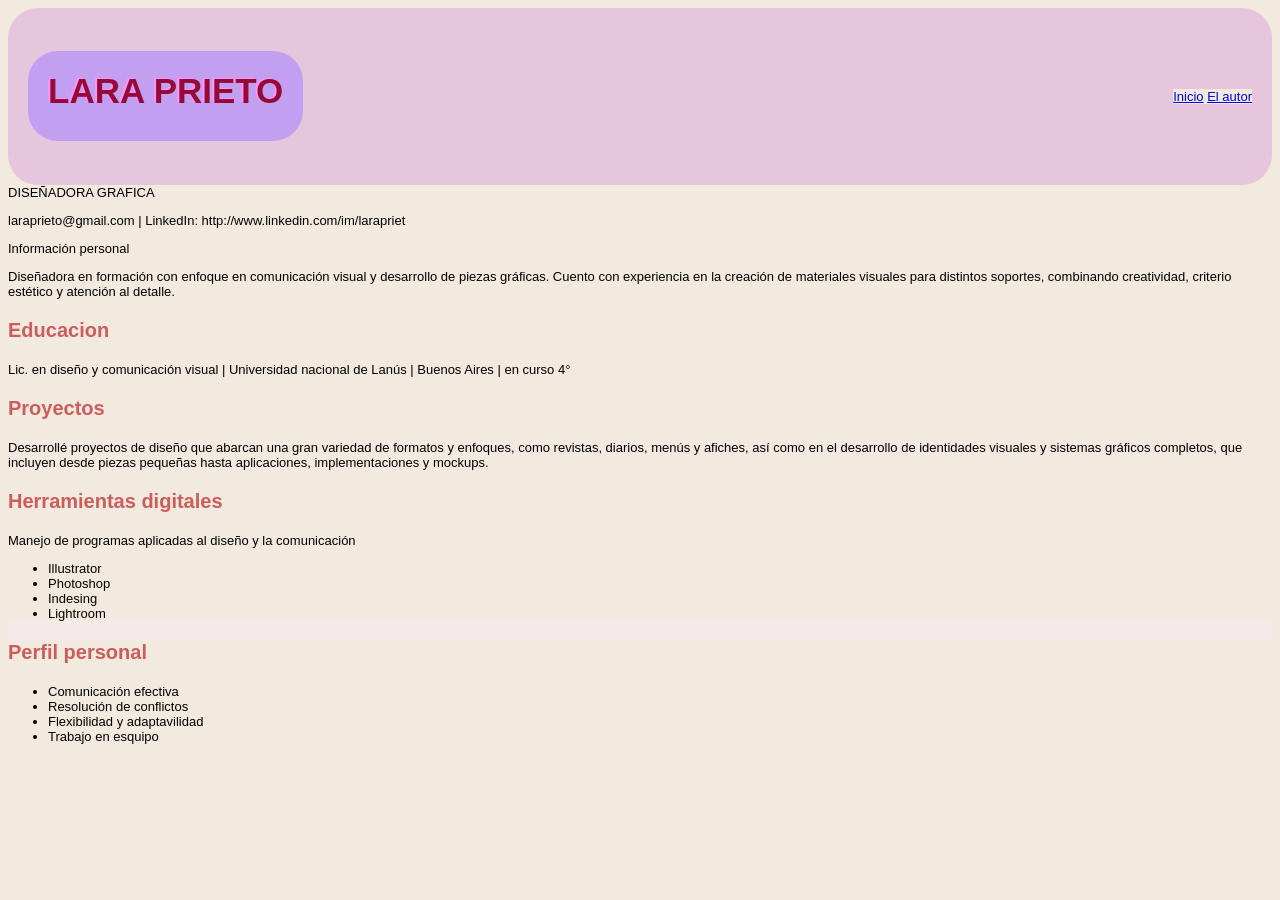
==== index.html @ 4e71ca3a "Add files via upload" ====
<!DOCTYPE html>
    <head> 
        <meta charset="utf-8"/>
        <title>CV Prieto Lara</title>
        <link rel="stylesheet" href="estilo.css">
    </head>
    <body>

        <main>
            <header 
            <img src="img/lara.jpeg" alt="lara" width="25px" height="25px"/>
                     <h1>LARA PRIETO</h1>
                    <nav>
                        <a href="#">Inicio</a>
                        <a href="#">El autor</a>
                    </nav>
            </header>
            <section
                     <p>DISEÑADORA GRAFICA</p>
                     <p>laraprieto@gmail.com | LinkedIn: http://www.linkedin.com/im/larapriet
                     </p>
                    </section>

            <section1
                <h3>Información personal</h3>
                <p>Diseñadora en formación con enfoque en comunicación visual y desarrollo de piezas
                   gráficas. Cuento con experiencia en la creación de materiales visuales para distintos
                   soportes, combinando creatividad, criterio estético y atención al detalle.
            </section>
            <section>
                <h3>Educacion</h3>
                <p>Lic. en diseño y comunicación visual | Universidad nacional de Lanús | Buenos Aires | en curso 4°</p>
            </section>
            <section>
                <h3>Proyectos</h3>
                <p>Desarrollé proyectos de diseño que abarcan una gran variedad de formatos y enfoques,
                   como revistas, diarios, menús y afiches, así como en el desarrollo de identidades visuales
                    y sistemas gráficos completos, que incluyen desde piezas pequeñas hasta aplicaciones,
                    implementaciones y mockups.
</p>
            </section>
            <h3>Herramientas digitales</h3>
            <p>Manejo de programas aplicadas al diseño y la comunicación</p>
            <ul>
                <li>Illustrator</li>
                <li>Photoshop</li>
                <li>Indesing</li>
                <li>Lightroom</li>
            </ul>
        </main>

        <footer>
           <h3>Perfil personal</h3> 
           <ul>
            <li>Comunicación efectiva</li>
            <li>Resolución de conflictos</li>
            <li>Flexibilidad y adaptavilidad</li>
            <li>Trabajo en esquipo</li>
           </ul>
        </footer>
    </body>
</html>
---- estilo.css ----
/* CSS DOCUMENT */
@charset "UTF-8";

@font-face {
    font-family: "EBGaramond-Regular";
    src: url(fonts/EBGaramond-Regular.ttf) format(truetype);
    font-weight: normal;
    font-size: large;
}

@font-face {
    font-family: "EBGaramond-Bold" format(truetype);
    src: url(fonts/EBGaramond-Bold.ttf);
    font-weight: bold;
    font-size: large;
}

@font-face {
    font-family: "EBGaramond-Italic" format(truetype);
    src: url(fonts/EBGaramond-Italic.ttf);
    font-weight: normal;
    font-size: italic;
}

@font-face {
    font-family: "Coda-ExtraBold" format(truetype);
    src: url(fonts/Coda-ExtraBold.ttf);
    font-weight: bold;
    font-size: large;
}
.flex-conteiner{
    width:100px;
    background-color: darksalmon;
    margin: 0 auto;
    padding: 5px;
    display: flex;
    flex-direction: column;
    justify-conten: space-around;
    aligh-items: baseline;
    flex-wrap: wrap;
    aligh-content: center;
}

.flex-item{
background-color: rgb(157, 209, 207);
margin: 2px;
color: #000;
font-family: "ebgaramond boldr", "sans-serif";
font-weight: bold;
text-align: center;
height: 30px;
width: 50px;
flex-basis: 0;
flex-shrink: 0;
}

.a{
    flex-grow: 1;
    order: 3;
}

.b{
    flex-grow: 1;
    order: 1;
}

.c{
    flex-grow: 1;
    order: 2;
}

elemto.style {
    background-image:url(img/lara.jpeg);
}

* {
    font-family: "ebgaramond regular", sans-serif;
    font-size: 13px;
    text-wrap-style: pretty;
    background-color: rgb(243, 234, 223);
}

body {
    background-color: rgb(243,234,233);
}

header {
    display: flex;
    justify-content: space-between;
    align-items: center;
    flex-wrap: wrap;
    padding: 20px;
    background-color: rgb(230, 198, 220);
    border-color:rgb(241, 187, 234);
    border-radius: 30px;
}

section {
    width: 100vw;
}

/* aplicaiones tipograficas */

h1 {
    font-family: "coda bold" sans-serif;
    color: rgb(148, 11, 57);
    font-size: 35px;
    text-align: center;
    background-color: #c39ff1;
    padding: 20px;
    height: 50px;
    border-radius: 30px;
    text-shadow: -2px -1px 0px rgb(255, 147, 246);
}

h2 {
    font-family: "coda bold" sans-serif;
    color: rgb(87, 59, 59);
    font-size: 20px;
    text-align: center;
    background-color: blanchedalmond;
    padding: 20px;
    height: 50px;
    max-width: 800px;
    border-radius: 30px;
}


h3 {
    font-family: "coda bold" sans-serif;
    color: indianred;
    font-size: 20px;
}

h4 {
    font-family: "ebgaramond regular" sans-serif;
    color: blue;
    font-size: 12px;
    text-align: center;
    text-decoration: underline;
}

#proyectos article {
    display: flex;
    align-content: space-between;
    flex-wrap: nowrap;
    flex-direction: row;
    justify-content: flex-start;
    gap: 10px;
    padding: 10px;
    align-items: flex-start;
}

#proyectos article p {
    max-width: 250px;
    line-height: 18px;
}

.footer-text { 
    color: rgb(93, 129, 175);
    font-size: 18px;
}
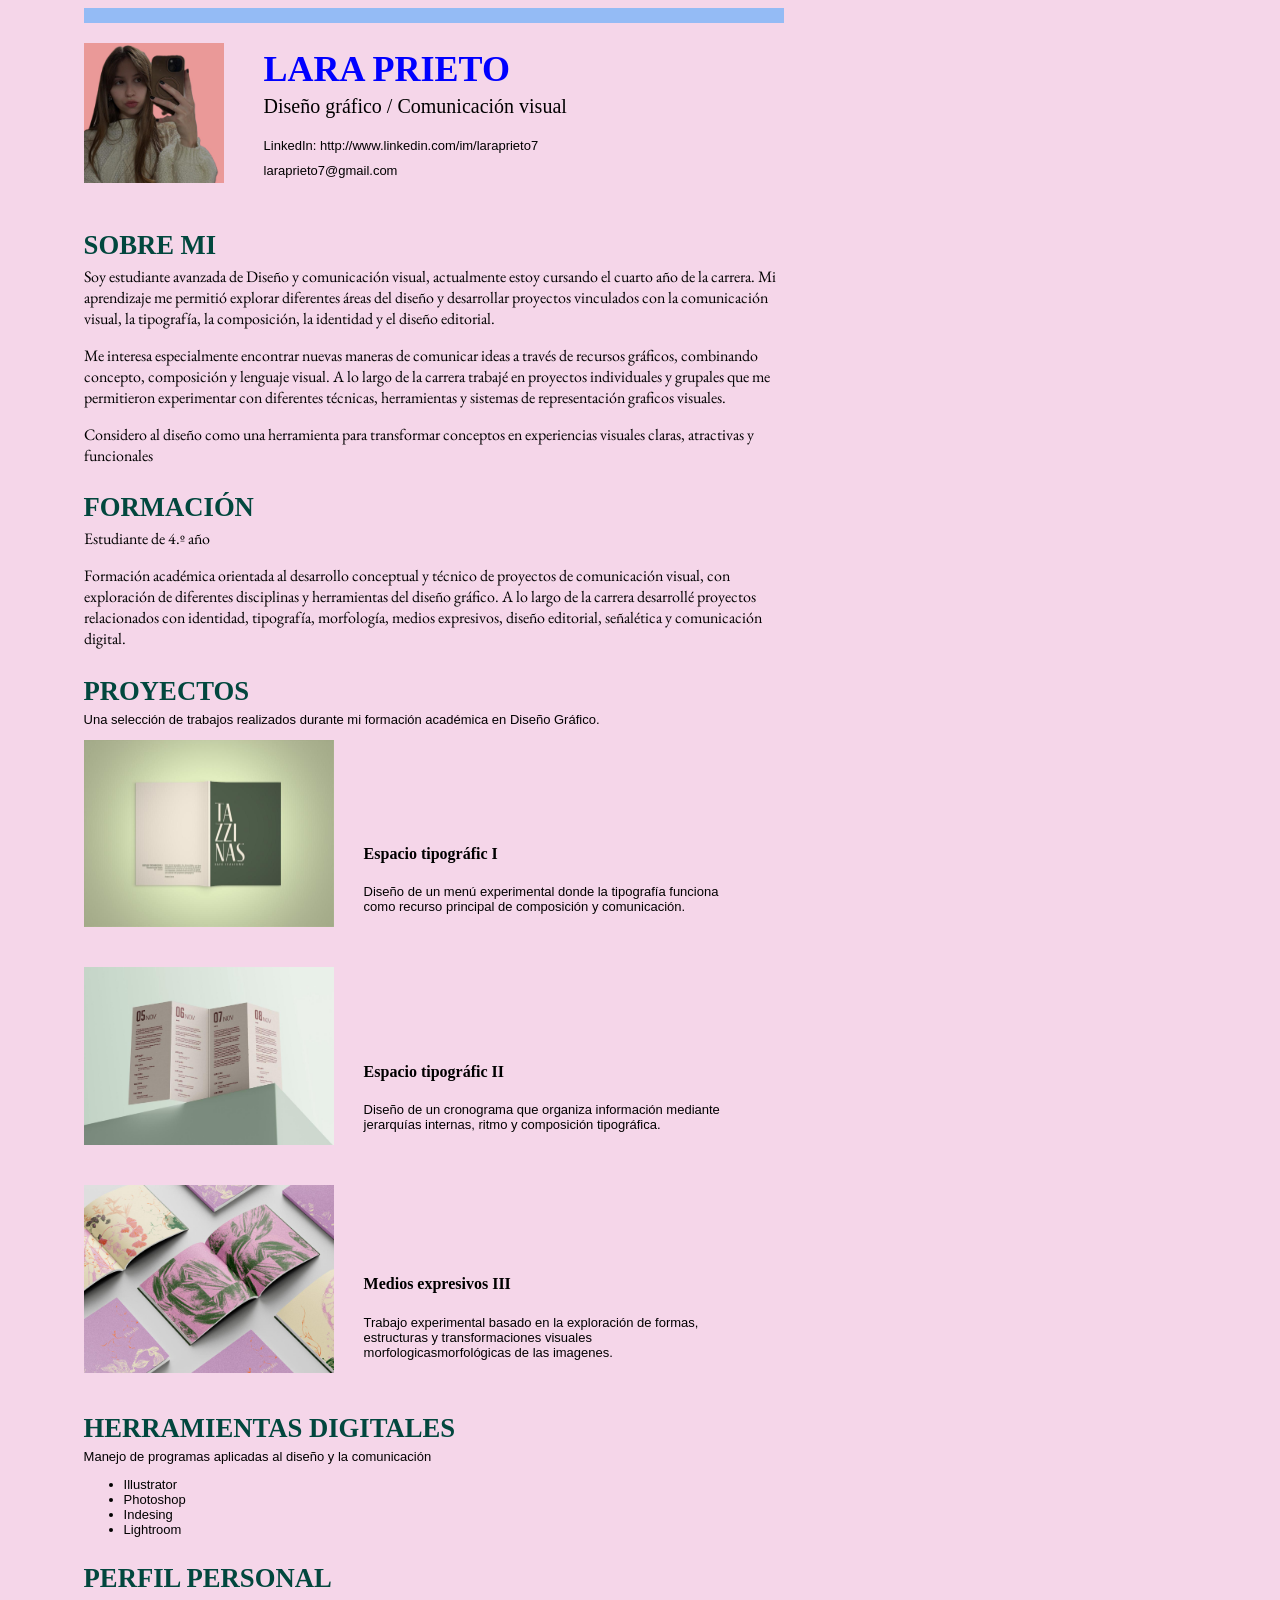
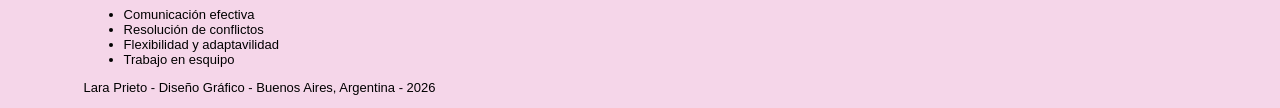
==== commit 54d4723c: "Add files via upload" ====
--- a/index.html
+++ b/index.html
@@ -4,59 +4,111 @@
         <title>CV Prieto Lara</title>
         <link rel="stylesheet" href="estilo.css">
     </head>
+
     <body>
+        <main>
 
-        <main>
-            <header 
-            <img src="img/lara.jpeg" alt="lara" width="25px" height="25px"/>
-                     <h1>LARA PRIETO</h1>
-                    <nav>
-                        <a href="#">Inicio</a>
-                        <a href="#">El autor</a>
-                    </nav>
+            <div class="rectangulo-celeste"></div>
+
+            <header>
+                <img src="img/lara.jpeg" alt="foto de perfil">
+
+                <div class="presentacion">
+            
+
+                  <h1>LARA PRIETO</h1>
+                  <h2>Diseño gráfico / Comunicación visual</h2>
+
+                  <P>LinkedIn: http://www.linkedin.com/im/laraprieto7</P>
+                  <p>laraprieto7@gmail.com</p>
+                 
+                </div>
             </header>
-            <section
-                     <p>DISEÑADORA GRAFICA</p>
-                     <p>laraprieto@gmail.com | LinkedIn: http://www.linkedin.com/im/larapriet
-                     </p>
-                    </section>
+    
+            <section1 class="sobre-mi">
+                <h3>SOBRE MI</h3>
+                <P class="sobre-mi">
+                    Soy estudiante avanzada de Diseño y comunicación visual, actualmente estoy cursando el cuarto año
+                 de la carrera. Mi aprendizaje me permitió explorar diferentes áreas del diseño y desarrollar proyectos vinculados con
+                 la comunicación visual, la tipografía, la composición, la identidad y el diseño editorial.</P>
 
-            <section1
-                <h3>Información personal</h3>
-                <p>Diseñadora en formación con enfoque en comunicación visual y desarrollo de piezas
-                   gráficas. Cuento con experiencia en la creación de materiales visuales para distintos
-                   soportes, combinando creatividad, criterio estético y atención al detalle.
+                <p> Me interesa especialmente encontrar nuevas maneras de comunicar ideas a través de recursos gráficos,
+                 combinando concepto, composición y lenguaje visual. A lo largo de la carrera trabajé en proyectos individuales
+                 y grupales que me permitieron experimentar con diferentes técnicas, herramientas y sistemas de representación
+                 graficos visuales.
+
+                </p>
+                <p>Considero al diseño como una herramienta para transformar conceptos en experiencias visuales claras,
+                 atractivas y funcionales</p>
+            </section1>
+           
+            <section class="formacion" >
+                <h3>FORMACIÓN</h3>
+                <p class="formacion">
+                    Estudiante de 4.º año </p>
+                <p>
+                   Formación académica orientada al desarrollo conceptual y técnico de proyectos de comunicación visual, con exploración de
+                   diferentes disciplinas y herramientas del diseño gráfico.
+                   A lo largo de la carrera desarrollé proyectos relacionados con identidad, tipografía, morfología, medios expresivos, diseño editorial,
+                   señalética y comunicación digital.</p>
             </section>
-            <section>
-                <h3>Educacion</h3>
-                <p>Lic. en diseño y comunicación visual | Universidad nacional de Lanús | Buenos Aires | en curso 4°</p>
+
+
+            <section class="proyectos">
+                <h3>PROYECTOS</h3>
+                <p>Una selección de trabajos realizados durante mi formación académica en Diseño Gráfico.</p>
+
+                <div class="proyecto-item">
+                    <img src="img/tipografia2.jpeg">
+
+                 <div class="proyecto-texto"> 
+                    <h4>Espacio tipográfic I </h4>
+                      </P> Diseño de un menú experimental donde la tipografía funciona como recurso principal de
+                   composición y comunicación.</P>
+                 </div>   
+                </div>
+                
+                <div class="proyecto-item">
+                    <img src="img/tipografia3.jpeg">
+ 
+                  <div class="proyecto-texto">
+                    <h4>Espacio tipográfic II</h4>
+                     <p>Diseño de un cronograma que organiza información mediante jerarquías internas, ritmo y
+                      composición tipográfica.</p> 
+                  </div>    
+                </div>
+                   
+                <div class="proyecto-item">
+                    <img src="img/medios3.jpeg">
+
+                    <div class="proyecto-texto">
+                         <h4>Medios expresivos III</h4>
+                       <p>Trabajo experimental basado en la exploración de formas, estructuras y transformaciones
+                         visuales morfologicasmorfológicas de las imagenes. </p> 
+                    </div>
+                </div>
             </section>
-            <section>
-                <h3>Proyectos</h3>
-                <p>Desarrollé proyectos de diseño que abarcan una gran variedad de formatos y enfoques,
-                   como revistas, diarios, menús y afiches, así como en el desarrollo de identidades visuales
-                    y sistemas gráficos completos, que incluyen desde piezas pequeñas hasta aplicaciones,
-                    implementaciones y mockups.
-</p>
-            </section>
-            <h3>Herramientas digitales</h3>
+
+
+            <h3>HERRAMIENTAS DIGITALES</h3>
             <p>Manejo de programas aplicadas al diseño y la comunicación</p>
             <ul>
-                <li>Illustrator</li>
-                <li>Photoshop</li>
-                <li>Indesing</li>
+                <li> Illustrator</li>
+                <li> Photoshop</li>
+                <li> Indesing</li>
                 <li>Lightroom</li>
             </ul>
         </main>
 
         <footer>
-           <h3>Perfil personal</h3> 
+           <h3>PERFIL PERSONAL</h3> 
            <ul>
-            <li>Comunicación efectiva</li>
-            <li>Resolución de conflictos</li>
-            <li>Flexibilidad y adaptavilidad</li>
-            <li>Trabajo en esquipo</li>
+            <li> Comunicación efectiva</li>
+            <li> Resolución de conflictos</li>
+            <li> Flexibilidad y adaptavilidad</li>
+            <li> Trabajo en esquipo</li>
            </ul>
+           <P>Lara Prieto - Diseño Gráfico - Buenos Aires, Argentina - 2026</P>
         </footer>
     </body>
 </html>
--- a/estilo.css
+++ b/estilo.css
@@ -25,48 +25,8 @@
 @font-face {
     font-family: "Coda-ExtraBold" format(truetype);
     src: url(fonts/Coda-ExtraBold.ttf);
-    font-weight: bold;
-    font-size: large;
-}
-.flex-conteiner{
-    width:100px;
-    background-color: darksalmon;
-    margin: 0 auto;
-    padding: 5px;
-    display: flex;
-    flex-direction: column;
-    justify-conten: space-around;
-    aligh-items: baseline;
-    flex-wrap: wrap;
-    aligh-content: center;
-}
-
-.flex-item{
-background-color: rgb(157, 209, 207);
-margin: 2px;
-color: #000;
-font-family: "ebgaramond boldr", "sans-serif";
-font-weight: bold;
-text-align: center;
-height: 30px;
-width: 50px;
-flex-basis: 0;
-flex-shrink: 0;
-}
-
-.a{
-    flex-grow: 1;
-    order: 3;
-}
-
-.b{
-    flex-grow: 1;
-    order: 1;
-}
-
-.c{
-    flex-grow: 1;
-    order: 2;
+    font-weight: ExtraBold;
+    font-size: 20pt;
 }
 
 elemto.style {
@@ -77,22 +37,32 @@
     font-family: "ebgaramond regular", sans-serif;
     font-size: 13px;
     text-wrap-style: pretty;
-    background-color: rgb(243, 234, 223);
 }
 
+main {
+    margin-left: 2cm;
+}
+
+footer {
+    margin-left: 2cm;
+}
+
+html,
 body {
-    background-color: rgb(243,234,233);
+    background-color: rgb(245, 214, 233);
 }
+
 
 header {
     display: flex;
-    justify-content: space-between;
-    align-items: center;
-    flex-wrap: wrap;
-    padding: 20px;
-    background-color: rgb(230, 198, 220);
-    border-color:rgb(241, 187, 234);
-    border-radius: 30px;
+    align-items: flex-end;
+    flex-wrap: nowrap;
+    padding: 20px 0;
+}
+
+header img {
+    width: 140px;
+    height: auto;
 }
 
 section {
@@ -102,43 +72,92 @@
 /* aplicaiones tipograficas */
 
 h1 {
-    font-family: "coda bold" sans-serif;
-    color: rgb(148, 11, 57);
-    font-size: 35px;
-    text-align: center;
-    background-color: #c39ff1;
-    padding: 20px;
-    height: 50px;
-    border-radius: 30px;
-    text-shadow: -2px -1px 0px rgb(255, 147, 246);
+    font-family: "Coda-ExtraBold";
+    color: blue; 
+    font-size: 36px;
+    margin: 0;
 }
 
 h2 {
-    font-family: "coda bold" sans-serif;
-    color: rgb(87, 59, 59);
+    font-family: "Coda-ExtraBold";
     font-size: 20px;
+    font-weight: normal;
+    margin: 5px 0 15px 0;
+}
+
+h3 {
+    font-family: Coda-ExtraBold;
+    font-size: 20pt;
+    margin-bottom: 5px;
+    color:rgb(2, 71, 62)
+}
+h3 + p {
+    margin-top: 0;
+}
+
+h4 {
+    font-family: "EBGaramond-Bold";
+    font-size: 12pt;
     text-align: center;
-    background-color: blanchedalmond;
-    padding: 20px;
-    height: 50px;
-    max-width: 800px;
-    border-radius: 30px;
+    text-decoration: underline;
+}
+
+.rectangulo-celeste {
+    width: 700px;
+    height: 15px;
+    background-color: rgb(148, 187, 245);
+} 
+
+.presentacion  {
+margin-left: 40px;
+display: flex;
+flex-direction: column;
+}
+
+.presentacion p {
+    margin: 5px 0;
+}
+
+.sobre-mi p {
+    font-family: "EBGaramond-Regular";
+    font-size: 12pt;
+    Width: 700px;
+    line-height: 1,4;
+}
+
+.formacion p {
+    font-family: "EBGaramond-Regular";
+    font-size: 12pt;
+    width: 700px;
+    line-height: 1,4;
 }
 
 
-h3 {
-    font-family: "coda bold" sans-serif;
-    color: indianred;
-    font-size: 20px;
+.proyecto-item {
+    display: flex;
+    align-items: flex-end;
+    margin-bottom: 40px;
+
+}
+.proyecto-item img {
+    width: 250px;
+    height: auto;
 }
 
-h4 {
-    font-family: "ebgaramond regular" sans-serif;
-    color: blue;
-    font-size: 12px;
-    text-align: center;
-    text-decoration: underline;
+.proyecto-texto {
+    margin-left: 30px;
+    width: 370px;
 }
+
+.proyecto-texto h4 {
+    margin-top: 0;
+    text-decoration: none;
+    text-align: left;
+}
+
+
+/* estilo de parrafo*/
+
 
 #proyectos article {
     display: flex;
@@ -159,4 +178,4 @@
 .footer-text { 
     color: rgb(93, 129, 175);
     font-size: 18px;
-}+}
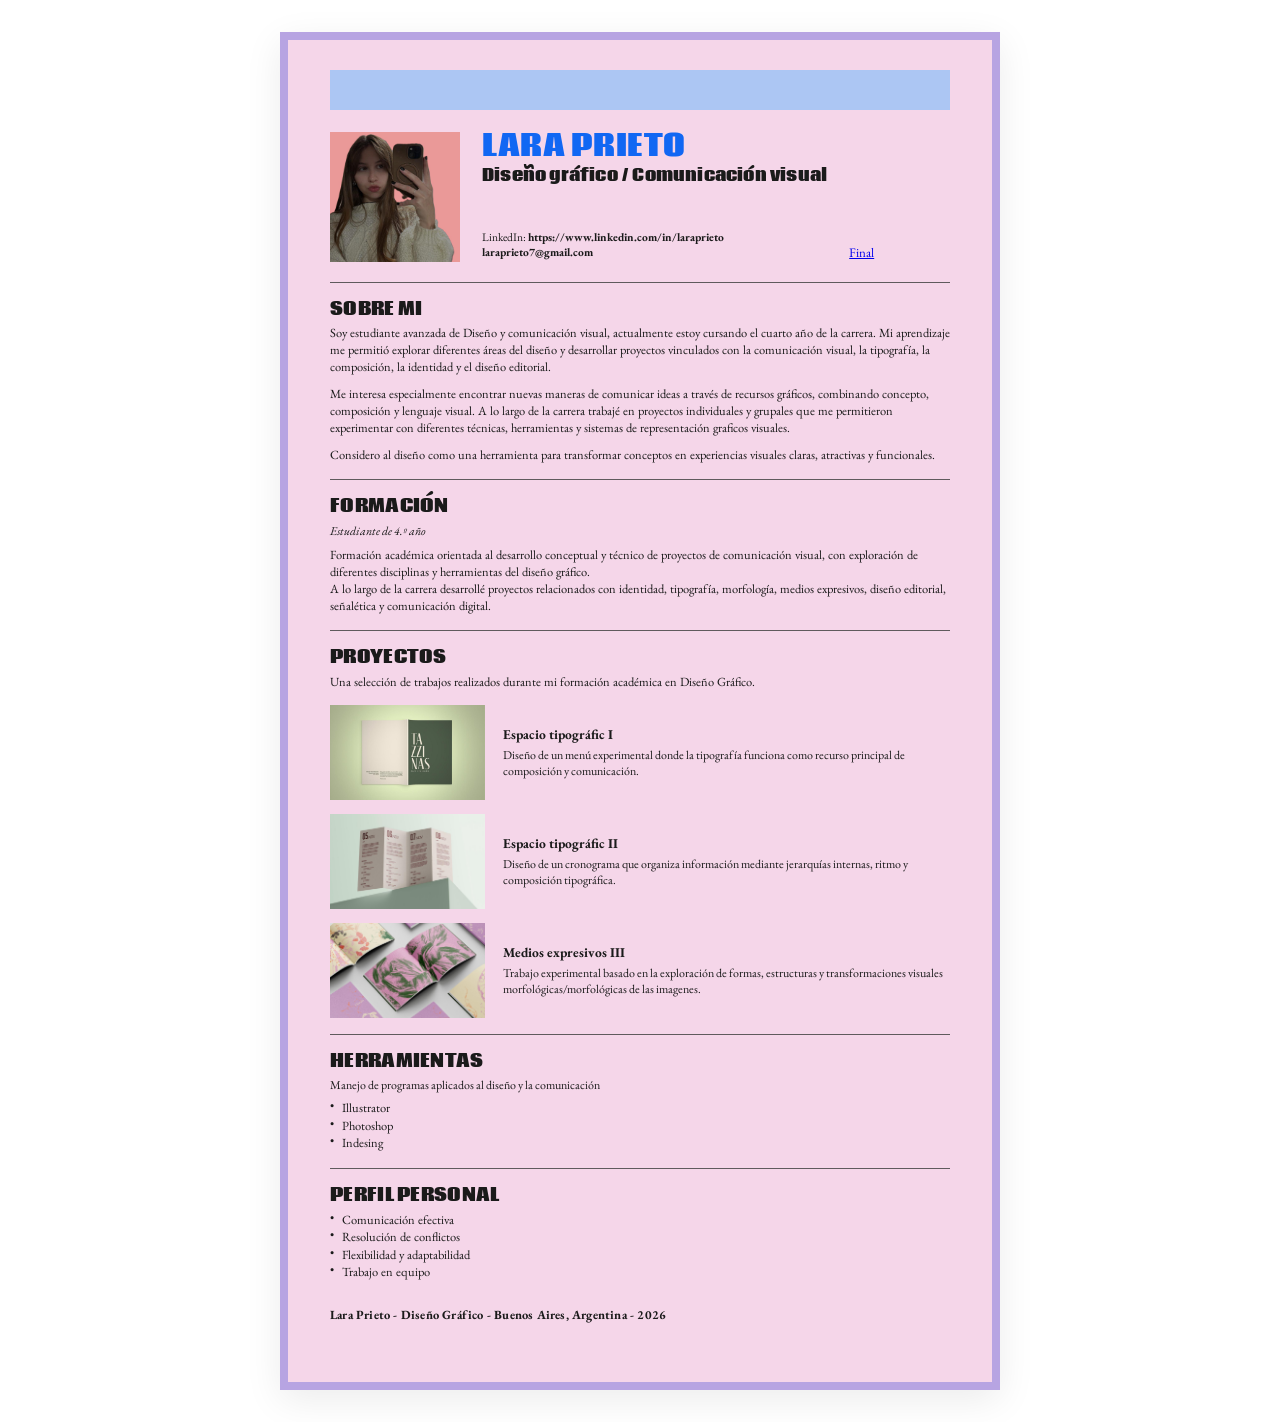
==== commit 33de3c3d: "Add files via upload" ====
--- a/index.html
+++ b/index.html
@@ -1,114 +1,135 @@
 <!DOCTYPE html>
-    <head> 
-        <meta charset="utf-8"/>
-        <title>CV Prieto Lara</title>
-        <link rel="stylesheet" href="estilo.css">
-    </head>
+<html lang="es">
+<head>
+    <meta charset="UTF-8">
+    <meta name="viewport" content="width=device-width, initial-scale=1.0">
+    <title>CV Prieto Lara</title>
+    <!-- Vinculación a la hoja de estilos externa -->
+    <link rel="stylesheet" href="estilo.css">
+    <link rel="icon" type="image/gif" href="img/favicon.gif">
+</head>
+<body>
+    <!-- Contenedor principal del Curriculum Vitae -->
+    <div class="cv-contenedor">
 
-    <body>
+        <!-- Barra decorativa superior -->
+        <div class="rectangulo-celeste"></div>
+
+        <!-- Encabezado principal: Datos personales y presentación -->
+        <header>
+            <img src="img/lara.jpeg" alt="Fotografía de perfil de Lara Prieto" class="foto-perfil" width="130" height="130">
+
+            <div class="presentacion">
+                <div class="titulos-presentacion">
+                    <h1 id="inicio">LARA PRIETO</h1>
+                    <h2>Diseño gráfico / Comunicación visual</h2>
+                </div>
+
+                <div class="contacto-presentacion">
+                    <p><span class="label-contacto">LinkedIn:</span> <a href="https://www.linkedin.com/in/laraprieto" target="_blank" rel="noopener noreferrer">https://www.linkedin.com/in/laraprieto</a></p>
+                    <p><a href="mailto:laraprieto7@gmail.com">laraprieto7@gmail.com</a></p>
+                </div>
+            </div>
+
+                <nav>
+
+                    <a href="#final">Final</a>
+                </nav>
+        </header>
+   
         <main>
+        <!-- Separador de sección -->
+        <hr class="separador">
 
-            <div class="rectangulo-celeste"></div>
+        <!-- Sección: Sobre mí -->
+        <section class="sobre-mi">
+            <h3>SOBRE MI</h3>
+            <p>Soy estudiante avanzada de Diseño y comunicación visual, actualmente estoy cursando el cuarto año de la carrera. Mi aprendizaje me permitió explorar diferentes áreas del diseño y desarrollar proyectos vinculados con la comunicación visual, la tipografía, la composición, la identidad y el diseño editorial.</p>
+            <p>Me interesa especialmente encontrar nuevas maneras de comunicar ideas a través de recursos gráficos, combinando concepto, composición y lenguaje visual. A lo largo de la carrera trabajé en proyectos individuales y grupales que me permitieron experimentar con diferentes técnicas, herramientas y sistemas de representación graficos visuales.</p>
+            <p>Considero al diseño como una herramienta para transformar conceptos en experiencias visuales claras, atractivas y funcionales.</p>
+        </section>
 
-            <header>
-                <img src="img/lara.jpeg" alt="foto de perfil">
+        <!-- Separador de sección -->
+        <hr class="separador">
 
-                <div class="presentacion">
-            
+        <!-- Sección: Formación académica -->
+        <section class="formacion">
+            <h3>FORMACIÓN</h3>
+            <p class="subtitulo-formacion">Estudiante de 4.º año</p>
+            <p>Formación académica orientada al desarrollo conceptual y técnico de proyectos de comunicación visual, con exploración de diferentes disciplinas y herramientas del diseño gráfico.<br>
+            A lo largo de la carrera desarrollé proyectos relacionados con identidad, tipografía, morfología, medios expresivos, diseño editorial, señalética y comunicación digital.</p>
+        </section>
 
-                  <h1>LARA PRIETO</h1>
-                  <h2>Diseño gráfico / Comunicación visual</h2>
+        <!-- Separador de sección -->
+        <hr class="separador">
 
-                  <P>LinkedIn: http://www.linkedin.com/im/laraprieto7</P>
-                  <p>laraprieto7@gmail.com</p>
-                 
+        <!-- Sección: Proyectos destacados -->
+        <section class="proyectos" id="proyectos">
+            <h3>PROYECTOS</h3>
+            <p class="proyectos-intro">Una selección de trabajos realizados durante mi formación académica en Diseño Gráfico.</p>
+
+            <!-- Proyecto 1 -->
+            <article class="proyecto-item">
+                <img src="img/tipografia2.jpeg" alt="Proyecto Espacio tipográfico I" width="155" height="95">
+                <div class="proyecto-texto">
+                    <h4>Espacio tipográfic I</h4>
+                    <p>Diseño de un menú experimental donde la tipografía funciona como recurso principal de composición y comunicación.</p>
                 </div>
-            </header>
-    
-            <section1 class="sobre-mi">
-                <h3>SOBRE MI</h3>
-                <P class="sobre-mi">
-                    Soy estudiante avanzada de Diseño y comunicación visual, actualmente estoy cursando el cuarto año
-                 de la carrera. Mi aprendizaje me permitió explorar diferentes áreas del diseño y desarrollar proyectos vinculados con
-                 la comunicación visual, la tipografía, la composición, la identidad y el diseño editorial.</P>
+            </article>
 
-                <p> Me interesa especialmente encontrar nuevas maneras de comunicar ideas a través de recursos gráficos,
-                 combinando concepto, composición y lenguaje visual. A lo largo de la carrera trabajé en proyectos individuales
-                 y grupales que me permitieron experimentar con diferentes técnicas, herramientas y sistemas de representación
-                 graficos visuales.
+            <!-- Proyecto 2 -->
+            <article class="proyecto-item">
+                <img src="img/tipografia3.jpeg" alt="Proyecto Espacio tipográfico II" width="155" height="95">
+                <div class="proyecto-texto">
+                    <h4>Espacio tipográfic II</h4>
+                    <p>Diseño de un cronograma que organiza información mediante jerarquías internas, ritmo y composición tipográfica.</p>
+                </div>
+            </article>
 
-                </p>
-                <p>Considero al diseño como una herramienta para transformar conceptos en experiencias visuales claras,
-                 atractivas y funcionales</p>
-            </section1>
-           
-            <section class="formacion" >
-                <h3>FORMACIÓN</h3>
-                <p class="formacion">
-                    Estudiante de 4.º año </p>
-                <p>
-                   Formación académica orientada al desarrollo conceptual y técnico de proyectos de comunicación visual, con exploración de
-                   diferentes disciplinas y herramientas del diseño gráfico.
-                   A lo largo de la carrera desarrollé proyectos relacionados con identidad, tipografía, morfología, medios expresivos, diseño editorial,
-                   señalética y comunicación digital.</p>
+            <!-- Proyecto 3 -->
+            <article class="proyecto-item">
+                <img src="img/medios3.jpeg" alt="Proyecto Medios expresivos III" width="155" height="95">
+                <div class="proyecto-texto">
+                    <h4>Medios expresivos III</h4>
+                    <p>Trabajo experimental basado en la exploración de formas, estructuras y transformaciones visuales morfológicas/morfológicas de las imagenes.</p>
+                </div>
+            </article>
+        </section>
+
+        <!-- Separador de sección -->
+        <hr class="separador">
+
+        <!-- Sección complementaria: Herramientas y Habilidades -->
+        <aside class="habilidades-aside">
+            <section class="herramientas">
+                <h3>HERRAMIENTAS</h3>
+                <p class="herramientas-intro">Manejo de programas aplicados al diseño y la comunicación</p>
+                <ul class="lista-herramientas">
+                    <li>Illustrator</li>
+                    <li>Photoshop</li>
+                    <li>Indesing</li>
+                </ul>
             </section>
 
+            <!-- Separador de sección -->
+            <hr class="separador">
 
-            <section class="proyectos">
-                <h3>PROYECTOS</h3>
-                <p>Una selección de trabajos realizados durante mi formación académica en Diseño Gráfico.</p>
+            <section class="perfil-personal">
+                <h3>PERFIL PERSONAL</h3>
+                <ul class="lista-perfil">
+                    <li>Comunicación efectiva</li>
+                    <li>Resolución de conflictos</li>
+                    <li>Flexibilidad y adaptabilidad</li>
+                    <li>Trabajo en equipo</li>
+                </ul>
+            </section>
+        </aside>
 
-                <div class="proyecto-item">
-                    <img src="img/tipografia2.jpeg">
+        <!-- Pie de página -->
+        <footer id="final">
+            <p class="footer-texto">Lara Prieto - Diseño Gráfico - Buenos Aires, Argentina - 2026</p>
+        </footer>
 
-                 <div class="proyecto-texto"> 
-                    <h4>Espacio tipográfic I </h4>
-                      </P> Diseño de un menú experimental donde la tipografía funciona como recurso principal de
-                   composición y comunicación.</P>
-                 </div>   
-                </div>
-                
-                <div class="proyecto-item">
-                    <img src="img/tipografia3.jpeg">
- 
-                  <div class="proyecto-texto">
-                    <h4>Espacio tipográfic II</h4>
-                     <p>Diseño de un cronograma que organiza información mediante jerarquías internas, ritmo y
-                      composición tipográfica.</p> 
-                  </div>    
-                </div>
-                   
-                <div class="proyecto-item">
-                    <img src="img/medios3.jpeg">
-
-                    <div class="proyecto-texto">
-                         <h4>Medios expresivos III</h4>
-                       <p>Trabajo experimental basado en la exploración de formas, estructuras y transformaciones
-                         visuales morfologicasmorfológicas de las imagenes. </p> 
-                    </div>
-                </div>
-            </section>
-
-
-            <h3>HERRAMIENTAS DIGITALES</h3>
-            <p>Manejo de programas aplicadas al diseño y la comunicación</p>
-            <ul>
-                <li> Illustrator</li>
-                <li> Photoshop</li>
-                <li> Indesing</li>
-                <li>Lightroom</li>
-            </ul>
-        </main>
-
-        <footer>
-           <h3>PERFIL PERSONAL</h3> 
-           <ul>
-            <li> Comunicación efectiva</li>
-            <li> Resolución de conflictos</li>
-            <li> Flexibilidad y adaptavilidad</li>
-            <li> Trabajo en esquipo</li>
-           </ul>
-           <P>Lara Prieto - Diseño Gráfico - Buenos Aires, Argentina - 2026</P>
-        </footer>
-    </body>
+    </main>
+</body>
 </html>
--- a/estilo.css
+++ b/estilo.css
@@ -1,181 +1,284 @@
-/* CSS DOCUMENT */
-@charset "UTF-8";
+/* TRABAJO PRÁCTICO 1 - COMPUTACIÓN III (CÁTEDRA WIS)
+   Curriculum Vitae en HTML5 y CSS3 con Flexbox
+   Alumna: Lara Prieto
+   Definición de Fuentes Locales (@font-face) */
+@font-face {
+    font-family: "Coda-ExtraBold";
+    src: url("fonts/Coda-ExtraBold.ttf") format("truetype");
+    font-weight: 800;
+    font-style: normal;
+}
 
 @font-face {
     font-family: "EBGaramond-Regular";
-    src: url(fonts/EBGaramond-Regular.ttf) format(truetype);
+    src: url("fonts/EBGaramond-Regular.ttf") format("truetype");
     font-weight: normal;
-    font-size: large;
-}
-
-@font-face {
-    font-family: "EBGaramond-Bold" format(truetype);
-    src: url(fonts/EBGaramond-Bold.ttf);
-    font-weight: bold;
-    font-size: large;
-}
-
-@font-face {
-    font-family: "EBGaramond-Italic" format(truetype);
-    src: url(fonts/EBGaramond-Italic.ttf);
+    font-style: normal;
+}
+
+@font-face {
+    font-family: "EBGaramond-Bold";
+    src: url("fonts/EBGaramond-Bold.ttf") format("truetype");
+    font-weight: bold;
+    font-style: normal;
+}
+
+@font-face {
+    font-family: "EBGaramond-Italic";
+    src: url("fonts/EBGaramond-Italic.ttf") format("truetype");
     font-weight: normal;
-    font-size: italic;
-}
-
-@font-face {
-    font-family: "Coda-ExtraBold" format(truetype);
-    src: url(fonts/Coda-ExtraBold.ttf);
-    font-weight: ExtraBold;
-    font-size: 20pt;
-}
-
-elemto.style {
-    background-image:url(img/lara.jpeg);
-}
-
+    font-style: italic;
+}
+
+/* Reseteo y Estilos Generales */
 * {
-    font-family: "ebgaramond regular", sans-serif;
+    margin: 0;
+    padding: 0;
+    box-sizing: border-box;
+}
+
+html, body {
+    background-color: #ffffff; /* Fondo blanco exterior a la hoja del CV */
+    color: #1a1a1a;
+    font-family: "EBGaramond-Regular", Georgia, serif;
     font-size: 13px;
-    text-wrap-style: pretty;
-}
-
-main {
-    margin-left: 2cm;
-}
-
+    line-height: 1.35;
+    -webkit-font-smoothing: antialiased;
+}
+
+/* Contenedor del CV con fondo fucsia/rosado, bordes negros y barras laterales */
+.cv-contenedor {
+    position: relative;
+    width: 100%;
+    max-width: 720px;
+    margin: 32px auto;
+    padding: 30px 42px 48px 42px;
+    background-color: rgb(245, 214, 233); /* Fondo fucsia/rosado dentro del CV */
+    border: 8px solid #b7a4e2;            /* Borde superior e inferior negro */
+    border-left: 8px solid #b7a4e2;       /* Barra lateral izquierda negra */
+    border-right: 8px solid #b7a4e2;      /* Barra lateral derecha negra */
+    box-shadow: 0 10px 35px rgba(0, 0, 0, 0.08);
+}
+
+/* Barra Decorativa Superior */
+.rectangulo-celeste {
+    width: 100%;
+    height: 40px;
+    background-color: rgb(172, 198, 243); /* Azul pastel */
+    margin-bottom: 22px;
+}
+
+/* Encabezado (Header) con Diagramación Flexbox */
+header {
+    /* Propiedad Flexbox 1: Activación del modelo de caja flexible */
+    display: flex;
+    /* Propiedad Flexbox 2: Alineación al fondo de los elementos */
+    align-items: flex-end;
+    /* Propiedad Flexbox 3: Espaciado entre la imagen y el bloque de texto */
+    gap: 22px;
+    padding-bottom: 4px;
+}
+
+.foto-perfil {
+    width: 130px;
+    height: 130px;
+    object-fit: cover;
+    display: block;
+    /* Propiedad Flexbox: Evita que la imagen se reduzca */
+    flex-shrink: 0;
+}
+
+.presentacion {
+    /* Propiedad Flexbox: Distribución interna vertical */
+    display: flex;
+    flex-direction: column;
+    justify-content: space-between;
+    height: 130px;
+    padding-bottom: 2px;
+}
+
+.titulos-presentacion h1 {
+    font-family: "Bahnschrift", "DIN Alternate", "Franklin Gothic Medium", "Coda-ExtraBold", sans-serif;
+    color: rgb(17, 103, 243); /* Azul vibrante */
+    font-size: 29px;
+    font-weight: 600;
+    line-height: 1.05;
+    letter-spacing: 0.5px;
+    margin-bottom: 5px;
+}
+
+.titulos-presentacion h2 {
+    font-family: "Bahnschrift", "DIN Alternate", "Franklin Gothic Medium", "Coda-ExtraBold", sans-serif;
+    color: #1a1a1a;
+    font-size: 16px;
+    font-weight: 400;
+    line-height: 1.15;
+    letter-spacing: 0.2px;
+}
+
+.contacto-presentacion p {
+    font-family: "EBGaramond-Regular", Georgia, serif;
+    font-size: 11.5px;
+    line-height: 1.35;
+    color: #1a1a1a;
+}
+
+.contacto-presentacion a {
+    color: inherit;
+    text-decoration: none;
+    font-family: "EBGaramond-Bold", Georgia, serif;
+    font-weight: bold;
+}
+
+.contacto-presentacion .label-contacto {
+    font-family: "EBGaramond-Regular", Georgia, serif;
+    font-weight: normal;
+}
+
+/* Líneas Divisoras entre Secciones */
+.separador {
+    border: none;
+    border-top: 1.5px solid #5f5a5d;
+    margin: 16px 0 14px 0;
+    width: 100%;
+}
+
+/* Tipografía de Títulos de Sección (h3) */
+h3 {
+    font-family: "Bahnschrift", "DIN Alternate", "Franklin Gothic Medium", "Coda-ExtraBold", sans-serif;
+    font-size: 18px;
+    font-weight: 600;
+    letter-spacing: 0.3px;
+    margin-bottom: 4px;
+    color: #1a1a1a;
+}
+
+/* Sección: Sobre Mí */
+.sobre-mi p {
+    font-family: "EBGaramond-Regular", Georgia, serif;
+    font-size: 12.5px;
+    line-height: 1.35;
+    margin-bottom: 10px;
+    color: #1a1a1a;
+}
+
+.sobre-mi p:last-child {
+    margin-bottom: 0;
+}
+
+/* Sección: Formación */
+.formacion .subtitulo-formacion {
+    font-family: "EBGaramond-Italic", Georgia, serif;
+    font-style: italic;
+    font-size: 12px;
+    margin-bottom: 8px;
+    color: #1a1a1a;
+}
+
+.formacion p {
+    font-family: "EBGaramond-Regular", Georgia, serif;
+    font-size: 12.5px;
+    line-height: 1.35;
+    color: #1a1a1a;
+}
+
+/* Sección: Proyectos (Maquetación con Flexbox) */
+.proyectos-intro {
+    font-family: "EBGaramond-Regular", Georgia, serif;
+    font-size: 12.5px;
+    margin-bottom: 14px;
+    color: #1a1a1a;
+}
+
+.proyecto-item {
+    /* Propiedad Flexbox: Distribución en fila para miniatura y texto */
+    display: flex;
+    /* Propiedad Flexbox: Alineación vertical centrada */
+    align-items: center;
+    /* Propiedad Flexbox: Separación horizontal */
+    gap: 18px;
+    margin-bottom: 14px;
+}
+
+.proyecto-item:last-child {
+    margin-bottom: 0;
+}
+
+.proyecto-item img {
+    width: 155px;
+    height: 95px;
+    object-fit: cover;
+    flex-shrink: 0;
+    display: block;
+}
+
+.proyecto-texto {
+    /* Propiedad Flexbox: Ocupa el ancho restante de la fila */
+    flex: 1;
+}
+
+.proyecto-texto h4 {
+    font-family: "EBGaramond-Bold", Georgia, serif;
+    font-size: 13.5px;
+    font-weight: bold;
+    margin-bottom: 3px;
+    text-align: left;
+    text-decoration: none;
+    color: #1a1a1a;
+}
+
+.proyecto-texto p {
+    font-family: "EBGaramond-Regular", Georgia, serif;
+    font-size: 12px;
+    line-height: 1.35;
+    color: #1a1a1a;
+}
+
+/* Sección: Herramientas y Habilidades (Aside) */
+.herramientas-intro {
+    font-family: "EBGaramond-Regular", Georgia, serif;
+    font-size: 12px;
+    margin-bottom: 6px;
+    color: #1a1a1a;
+}
+
+.lista-herramientas,
+.lista-perfil {
+    list-style: none;
+    padding-left: 0;
+}
+
+.lista-herramientas li,
+.lista-perfil li {
+    font-family: "EBGaramond-Regular", Georgia, serif;
+    font-size: 12.5px;
+    line-height: 1.4;
+    color: #1a1a1a;
+    position: relative;
+    padding-left: 12px;
+}
+
+/* Viñeta sutil tipo guion/cuadrado como en la captura */
+.lista-herramientas li::before,
+.lista-perfil li::before {
+    content: "•";
+    position: absolute;
+    left: 0;
+    top: -1px;
+    font-size: 12px;
+    color: #1a1a1a;
+}
+
+/* Pie de Página (Footer) */
 footer {
-    margin-left: 2cm;
-}
-
-html,
-body {
-    background-color: rgb(245, 214, 233);
-}
-
-
-header {
-    display: flex;
-    align-items: flex-end;
-    flex-wrap: nowrap;
-    padding: 20px 0;
-}
-
-header img {
-    width: 140px;
-    height: auto;
-}
-
-section {
-    width: 100vw;
-}
-
-/* aplicaiones tipograficas */
-
-h1 {
-    font-family: "Coda-ExtraBold";
-    color: blue; 
-    font-size: 36px;
-    margin: 0;
-}
-
-h2 {
-    font-family: "Coda-ExtraBold";
-    font-size: 20px;
-    font-weight: normal;
-    margin: 5px 0 15px 0;
-}
-
-h3 {
-    font-family: Coda-ExtraBold;
-    font-size: 20pt;
-    margin-bottom: 5px;
-    color:rgb(2, 71, 62)
-}
-h3 + p {
-    margin-top: 0;
-}
-
-h4 {
-    font-family: "EBGaramond-Bold";
-    font-size: 12pt;
-    text-align: center;
-    text-decoration: underline;
-}
-
-.rectangulo-celeste {
-    width: 700px;
-    height: 15px;
-    background-color: rgb(148, 187, 245);
-} 
-
-.presentacion  {
-margin-left: 40px;
-display: flex;
-flex-direction: column;
-}
-
-.presentacion p {
-    margin: 5px 0;
-}
-
-.sobre-mi p {
-    font-family: "EBGaramond-Regular";
-    font-size: 12pt;
-    Width: 700px;
-    line-height: 1,4;
-}
-
-.formacion p {
-    font-family: "EBGaramond-Regular";
-    font-size: 12pt;
-    width: 700px;
-    line-height: 1,4;
-}
-
-
-.proyecto-item {
-    display: flex;
-    align-items: flex-end;
-    margin-bottom: 40px;
-
-}
-.proyecto-item img {
-    width: 250px;
-    height: auto;
-}
-
-.proyecto-texto {
-    margin-left: 30px;
-    width: 370px;
-}
-
-.proyecto-texto h4 {
-    margin-top: 0;
-    text-decoration: none;
-    text-align: left;
-}
-
-
-/* estilo de parrafo*/
-
-
-#proyectos article {
-    display: flex;
-    align-content: space-between;
-    flex-wrap: nowrap;
-    flex-direction: row;
-    justify-content: flex-start;
-    gap: 10px;
-    padding: 10px;
-    align-items: flex-start;
-}
-
-#proyectos article p {
-    max-width: 250px;
-    line-height: 18px;
-}
-
-.footer-text { 
-    color: rgb(93, 129, 175);
-    font-size: 18px;
-}
+    margin-top: 26px;
+    padding-bottom: 10px;
+}
+
+.footer-texto {
+    font-family: "EBGaramond-Bold", Georgia, serif;
+    font-size: 12.5px;
+    font-weight: bold;
+    color: #1a1a1a;
+    letter-spacing: 0.2px;
+}
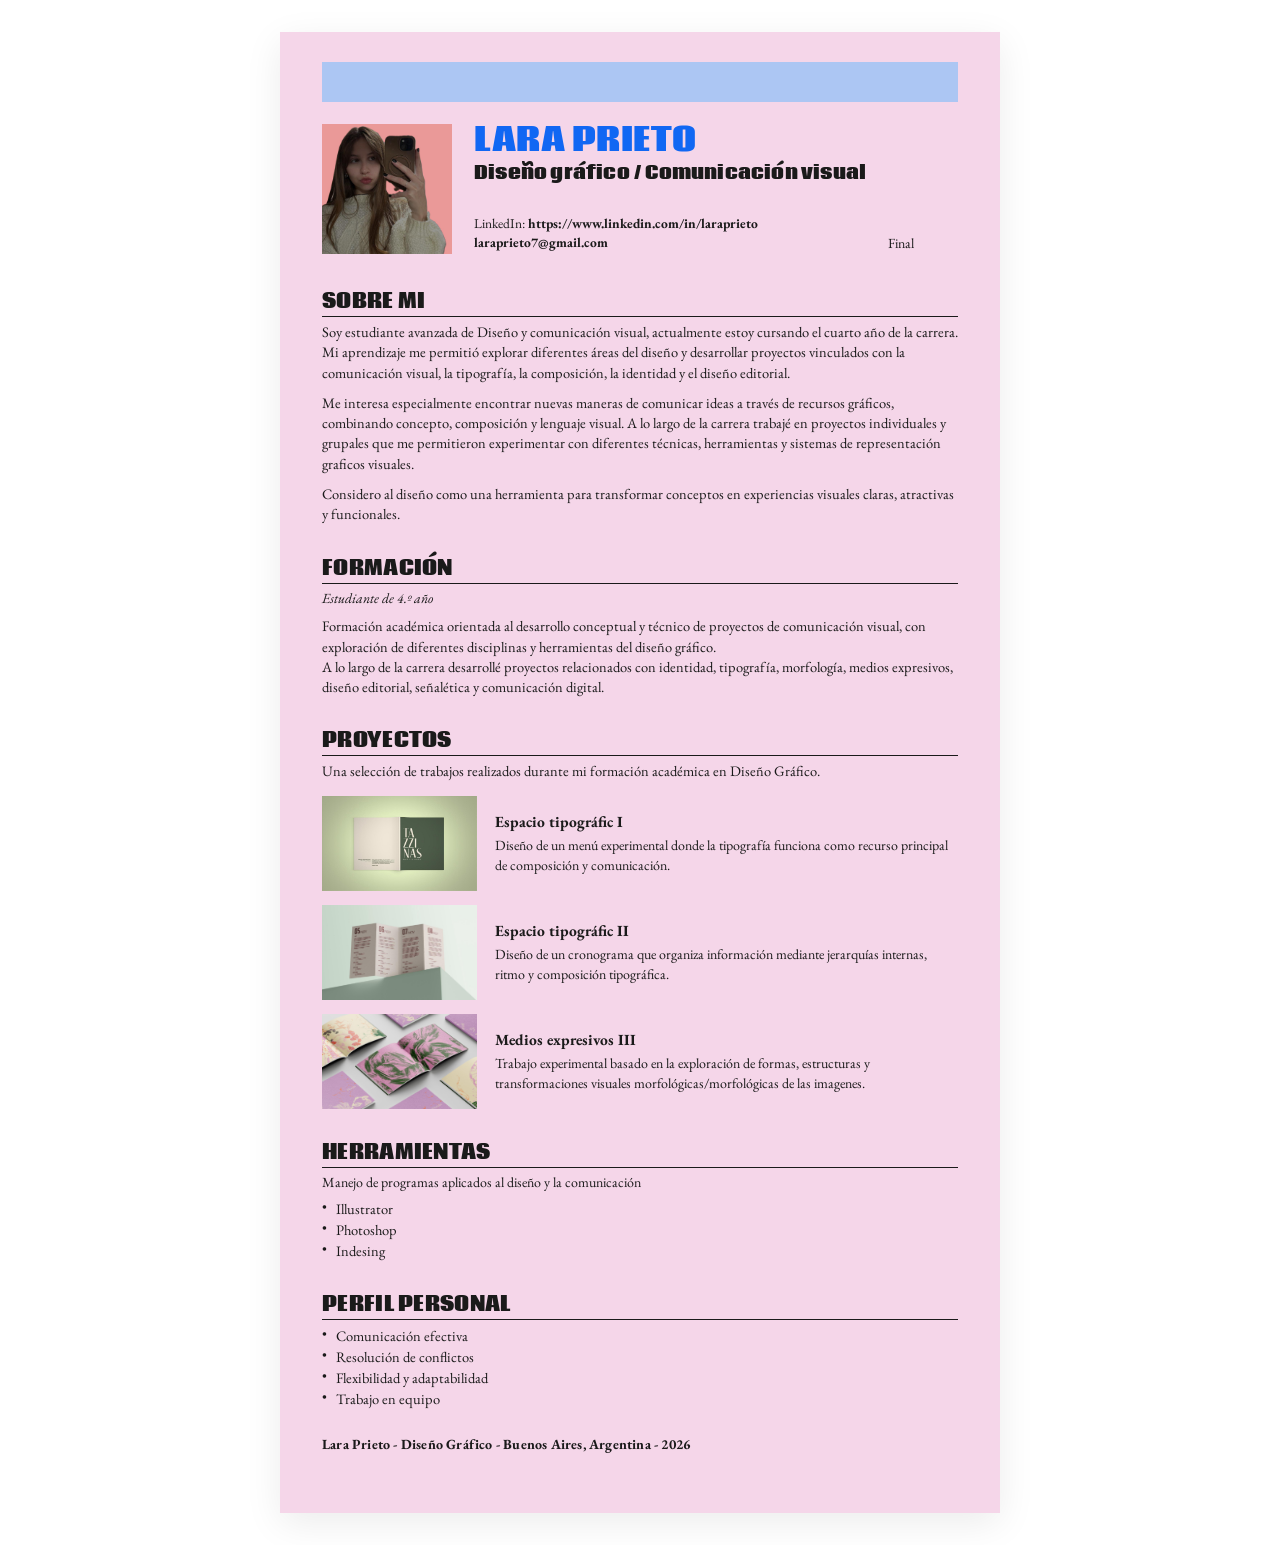
==== commit 3b34a709: "Add files via upload" ====
--- a/index.html
+++ b/index.html
@@ -10,26 +10,26 @@
 </head>
 <body>
     <!-- Contenedor principal del Curriculum Vitae -->
-    <div class="cv-contenedor">
+    <section class="cv-contenedor">
 
         <!-- Barra decorativa superior -->
-        <div class="rectangulo-celeste"></div>
+        <section class="rectangulo-celeste"></section>
 
         <!-- Encabezado principal: Datos personales y presentación -->
         <header>
             <img src="img/lara.jpeg" alt="Fotografía de perfil de Lara Prieto" class="foto-perfil" width="130" height="130">
 
-            <div class="presentacion">
-                <div class="titulos-presentacion">
+            <section class="presentacion">
+                <section class="titulos-presentacion">
                     <h1 id="inicio">LARA PRIETO</h1>
                     <h2>Diseño gráfico / Comunicación visual</h2>
-                </div>
+                </section>
 
-                <div class="contacto-presentacion">
+                <section class="contacto-presentacion">
                     <p><span class="label-contacto">LinkedIn:</span> <a href="https://www.linkedin.com/in/laraprieto" target="_blank" rel="noopener noreferrer">https://www.linkedin.com/in/laraprieto</a></p>
                     <p><a href="mailto:laraprieto7@gmail.com">laraprieto7@gmail.com</a></p>
-                </div>
-            </div>
+                </section>
+            </section>
 
                 <nav>
 
@@ -38,8 +38,6 @@
         </header>
    
         <main>
-        <!-- Separador de sección -->
-        <hr class="separador">
 
         <!-- Sección: Sobre mí -->
         <section class="sobre-mi">
@@ -49,8 +47,6 @@
             <p>Considero al diseño como una herramienta para transformar conceptos en experiencias visuales claras, atractivas y funcionales.</p>
         </section>
 
-        <!-- Separador de sección -->
-        <hr class="separador">
 
         <!-- Sección: Formación académica -->
         <section class="formacion">
@@ -60,9 +56,6 @@
             A lo largo de la carrera desarrollé proyectos relacionados con identidad, tipografía, morfología, medios expresivos, diseño editorial, señalética y comunicación digital.</p>
         </section>
 
-        <!-- Separador de sección -->
-        <hr class="separador">
-
         <!-- Sección: Proyectos destacados -->
         <section class="proyectos" id="proyectos">
             <h3>PROYECTOS</h3>
@@ -71,33 +64,30 @@
             <!-- Proyecto 1 -->
             <article class="proyecto-item">
                 <img src="img/tipografia2.jpeg" alt="Proyecto Espacio tipográfico I" width="155" height="95">
-                <div class="proyecto-texto">
+                <section class="proyecto-texto">
                     <h4>Espacio tipográfic I</h4>
                     <p>Diseño de un menú experimental donde la tipografía funciona como recurso principal de composición y comunicación.</p>
-                </div>
+                </section>
             </article>
 
             <!-- Proyecto 2 -->
             <article class="proyecto-item">
                 <img src="img/tipografia3.jpeg" alt="Proyecto Espacio tipográfico II" width="155" height="95">
-                <div class="proyecto-texto">
+                <section class="proyecto-texto">
                     <h4>Espacio tipográfic II</h4>
                     <p>Diseño de un cronograma que organiza información mediante jerarquías internas, ritmo y composición tipográfica.</p>
-                </div>
+                </section>
             </article>
 
             <!-- Proyecto 3 -->
             <article class="proyecto-item">
                 <img src="img/medios3.jpeg" alt="Proyecto Medios expresivos III" width="155" height="95">
-                <div class="proyecto-texto">
+                <section class="proyecto-texto">
                     <h4>Medios expresivos III</h4>
                     <p>Trabajo experimental basado en la exploración de formas, estructuras y transformaciones visuales morfológicas/morfológicas de las imagenes.</p>
-                </div>
+                </section>
             </article>
         </section>
-
-        <!-- Separador de sección -->
-        <hr class="separador">
 
         <!-- Sección complementaria: Herramientas y Habilidades -->
         <aside class="habilidades-aside">
@@ -111,8 +101,6 @@
                 </ul>
             </section>
 
-            <!-- Separador de sección -->
-            <hr class="separador">
 
             <section class="perfil-personal">
                 <h3>PERFIL PERSONAL</h3>
@@ -131,5 +119,6 @@
         </footer>
 
     </main>
+    </section>
 </body>
 </html>
--- a/estilo.css
+++ b/estilo.css
@@ -41,12 +41,12 @@
     background-color: #ffffff; /* Fondo blanco exterior a la hoja del CV */
     color: #1a1a1a;
     font-family: "EBGaramond-Regular", Georgia, serif;
-    font-size: 13px;
-    line-height: 1.35;
+    font-size: 15px;
+    line-height: 1.4;
     -webkit-font-smoothing: antialiased;
 }
 
-/* Contenedor del CV con fondo fucsia/rosado, bordes negros y barras laterales */
+/* Contenedor del CV con fondo fucsia/rosado */
 .cv-contenedor {
     position: relative;
     width: 100%;
@@ -54,9 +54,6 @@
     margin: 32px auto;
     padding: 30px 42px 48px 42px;
     background-color: rgb(245, 214, 233); /* Fondo fucsia/rosado dentro del CV */
-    border: 8px solid #b7a4e2;            /* Borde superior e inferior negro */
-    border-left: 8px solid #b7a4e2;       /* Barra lateral izquierda negra */
-    border-right: 8px solid #b7a4e2;      /* Barra lateral derecha negra */
     box-shadow: 0 10px 35px rgba(0, 0, 0, 0.08);
 }
 
@@ -82,7 +79,6 @@
 .foto-perfil {
     width: 130px;
     height: 130px;
-    object-fit: cover;
     display: block;
     /* Propiedad Flexbox: Evita que la imagen se reduzca */
     flex-shrink: 0;
@@ -93,14 +89,14 @@
     display: flex;
     flex-direction: column;
     justify-content: space-between;
-    height: 130px;
+    min-height: 130px;
     padding-bottom: 2px;
 }
 
 .titulos-presentacion h1 {
     font-family: "Bahnschrift", "DIN Alternate", "Franklin Gothic Medium", "Coda-ExtraBold", sans-serif;
     color: rgb(17, 103, 243); /* Azul vibrante */
-    font-size: 29px;
+    font-size: 32px;
     font-weight: 600;
     line-height: 1.05;
     letter-spacing: 0.5px;
@@ -110,7 +106,7 @@
 .titulos-presentacion h2 {
     font-family: "Bahnschrift", "DIN Alternate", "Franklin Gothic Medium", "Coda-ExtraBold", sans-serif;
     color: #1a1a1a;
-    font-size: 16px;
+    font-size: 18px;
     font-weight: 400;
     line-height: 1.15;
     letter-spacing: 0.2px;
@@ -118,8 +114,8 @@
 
 .contacto-presentacion p {
     font-family: "EBGaramond-Regular", Georgia, serif;
-    font-size: 11.5px;
-    line-height: 1.35;
+    font-size: 13.5px;
+    line-height: 1.4;
     color: #1a1a1a;
 }
 
@@ -135,29 +131,25 @@
     font-weight: normal;
 }
 
-/* Líneas Divisoras entre Secciones */
-.separador {
-    border: none;
-    border-top: 1.5px solid #5f5a5d;
-    margin: 16px 0 14px 0;
-    width: 100%;
-}
+
 
 /* Tipografía de Títulos de Sección (h3) */
 h3 {
     font-family: "Bahnschrift", "DIN Alternate", "Franklin Gothic Medium", "Coda-ExtraBold", sans-serif;
-    font-size: 18px;
+    font-size: 20px;
     font-weight: 600;
     letter-spacing: 0.3px;
-    margin-bottom: 4px;
-    color: #1a1a1a;
+    margin-bottom: 5px;
+    margin-top: 30px;
+    color: #1a1a1a;
+    border-bottom: 1px solid #1a1a1a;
 }
 
 /* Sección: Sobre Mí */
 .sobre-mi p {
     font-family: "EBGaramond-Regular", Georgia, serif;
-    font-size: 12.5px;
-    line-height: 1.35;
+    font-size: 14.5px;
+    line-height: 1.4;
     margin-bottom: 10px;
     color: #1a1a1a;
 }
@@ -170,22 +162,22 @@
 .formacion .subtitulo-formacion {
     font-family: "EBGaramond-Italic", Georgia, serif;
     font-style: italic;
-    font-size: 12px;
+    font-size: 14px;
     margin-bottom: 8px;
     color: #1a1a1a;
 }
 
 .formacion p {
     font-family: "EBGaramond-Regular", Georgia, serif;
-    font-size: 12.5px;
-    line-height: 1.35;
+    font-size: 14.5px;
+    line-height: 1.4;
     color: #1a1a1a;
 }
 
 /* Sección: Proyectos (Maquetación con Flexbox) */
 .proyectos-intro {
     font-family: "EBGaramond-Regular", Georgia, serif;
-    font-size: 12.5px;
+    font-size: 14.5px;
     margin-bottom: 14px;
     color: #1a1a1a;
 }
@@ -207,7 +199,7 @@
 .proyecto-item img {
     width: 155px;
     height: 95px;
-    object-fit: cover;
+
     flex-shrink: 0;
     display: block;
 }
@@ -219,7 +211,7 @@
 
 .proyecto-texto h4 {
     font-family: "EBGaramond-Bold", Georgia, serif;
-    font-size: 13.5px;
+    font-size: 15.5px;
     font-weight: bold;
     margin-bottom: 3px;
     text-align: left;
@@ -229,15 +221,15 @@
 
 .proyecto-texto p {
     font-family: "EBGaramond-Regular", Georgia, serif;
-    font-size: 12px;
-    line-height: 1.35;
+    font-size: 14px;
+    line-height: 1.4;
     color: #1a1a1a;
 }
 
 /* Sección: Herramientas y Habilidades (Aside) */
 .herramientas-intro {
     font-family: "EBGaramond-Regular", Georgia, serif;
-    font-size: 12px;
+    font-size: 14px;
     margin-bottom: 6px;
     color: #1a1a1a;
 }
@@ -251,11 +243,11 @@
 .lista-herramientas li,
 .lista-perfil li {
     font-family: "EBGaramond-Regular", Georgia, serif;
-    font-size: 12.5px;
-    line-height: 1.4;
+    font-size: 14.5px;
+    line-height: 1.45;
     color: #1a1a1a;
     position: relative;
-    padding-left: 12px;
+    padding-left: 14px;
 }
 
 /* Viñeta sutil tipo guion/cuadrado como en la captura */
@@ -265,8 +257,20 @@
     position: absolute;
     left: 0;
     top: -1px;
-    font-size: 12px;
-    color: #1a1a1a;
+    font-size: 14px;
+    color: #1a1a1a;
+}
+
+/* Navegación */
+nav a {
+    font-family: "EBGaramond-Regular", Georgia, serif;
+    font-size: 14px;
+    color: #1a1a1a;
+    text-decoration: none;
+}
+
+nav a:hover {
+    text-decoration: underline;
 }
 
 /* Pie de Página (Footer) */
@@ -277,7 +281,7 @@
 
 .footer-texto {
     font-family: "EBGaramond-Bold", Georgia, serif;
-    font-size: 12.5px;
+    font-size: 14px;
     font-weight: bold;
     color: #1a1a1a;
     letter-spacing: 0.2px;
